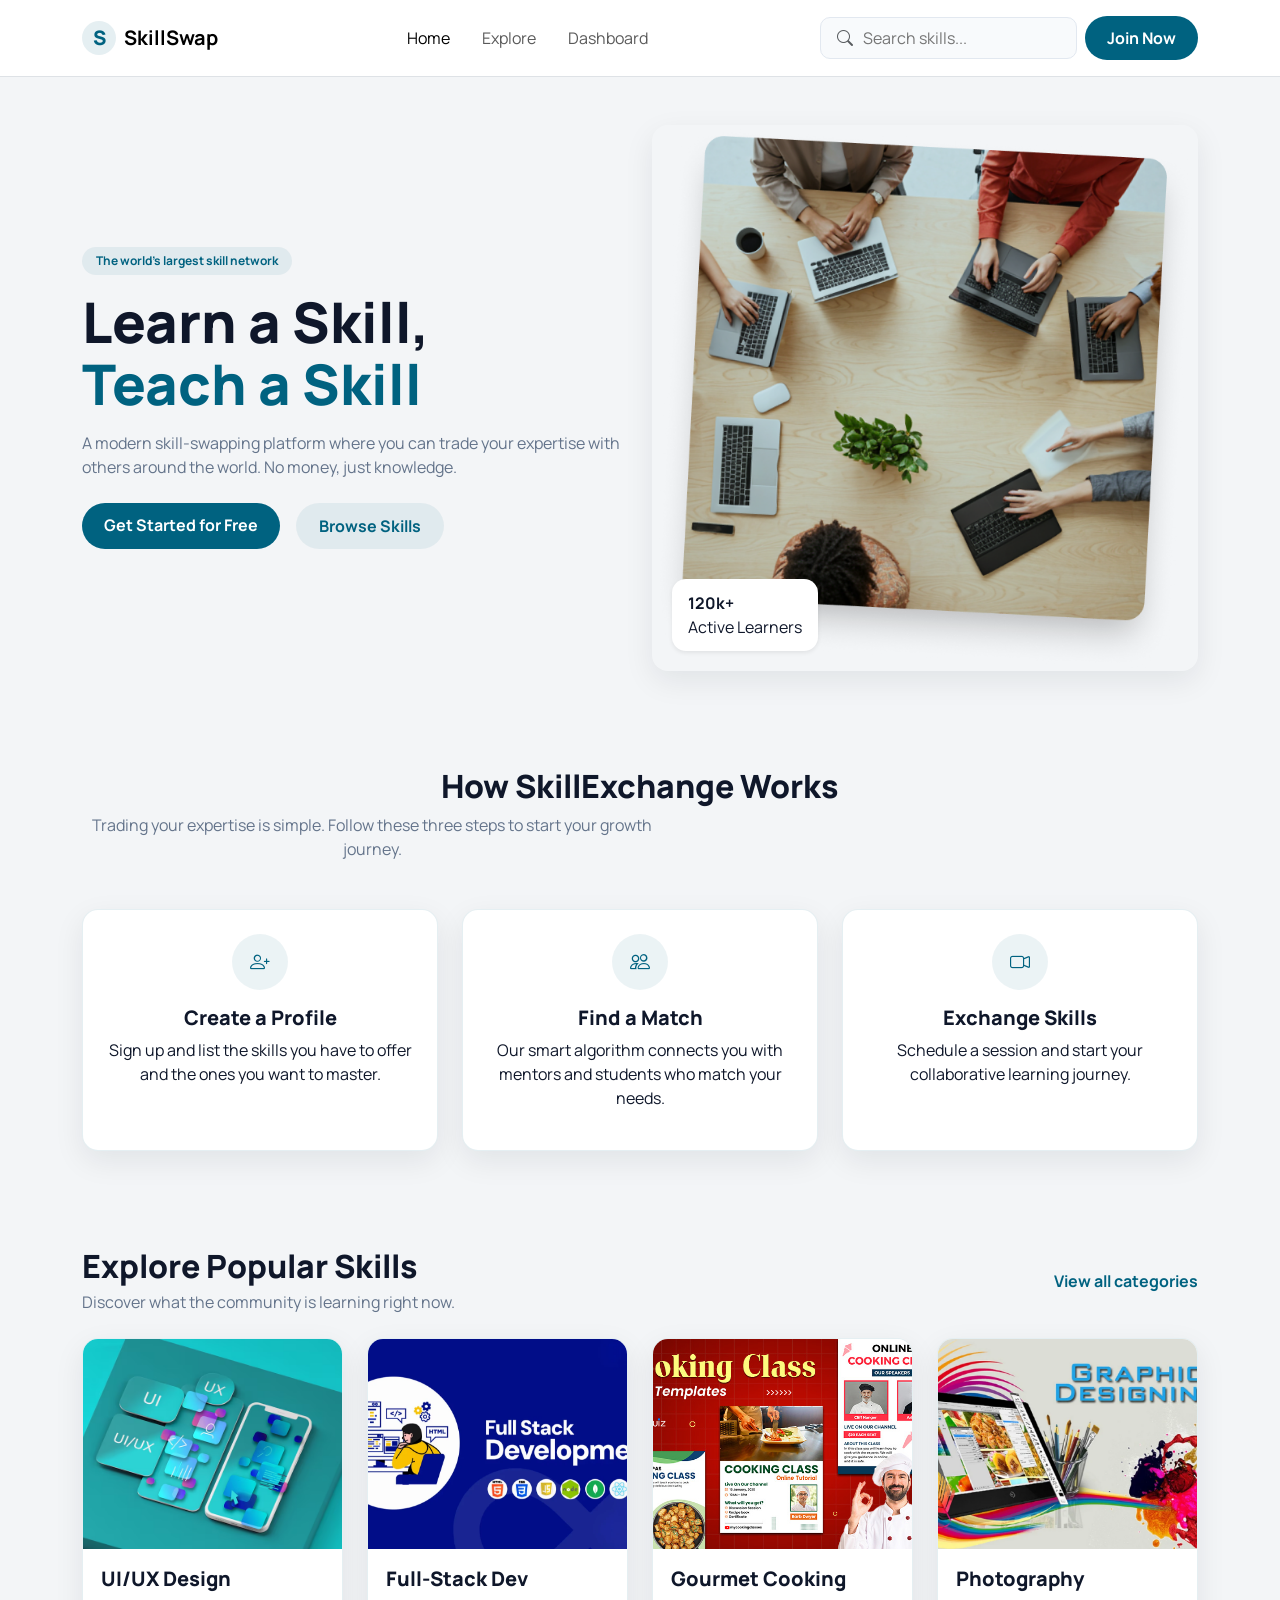
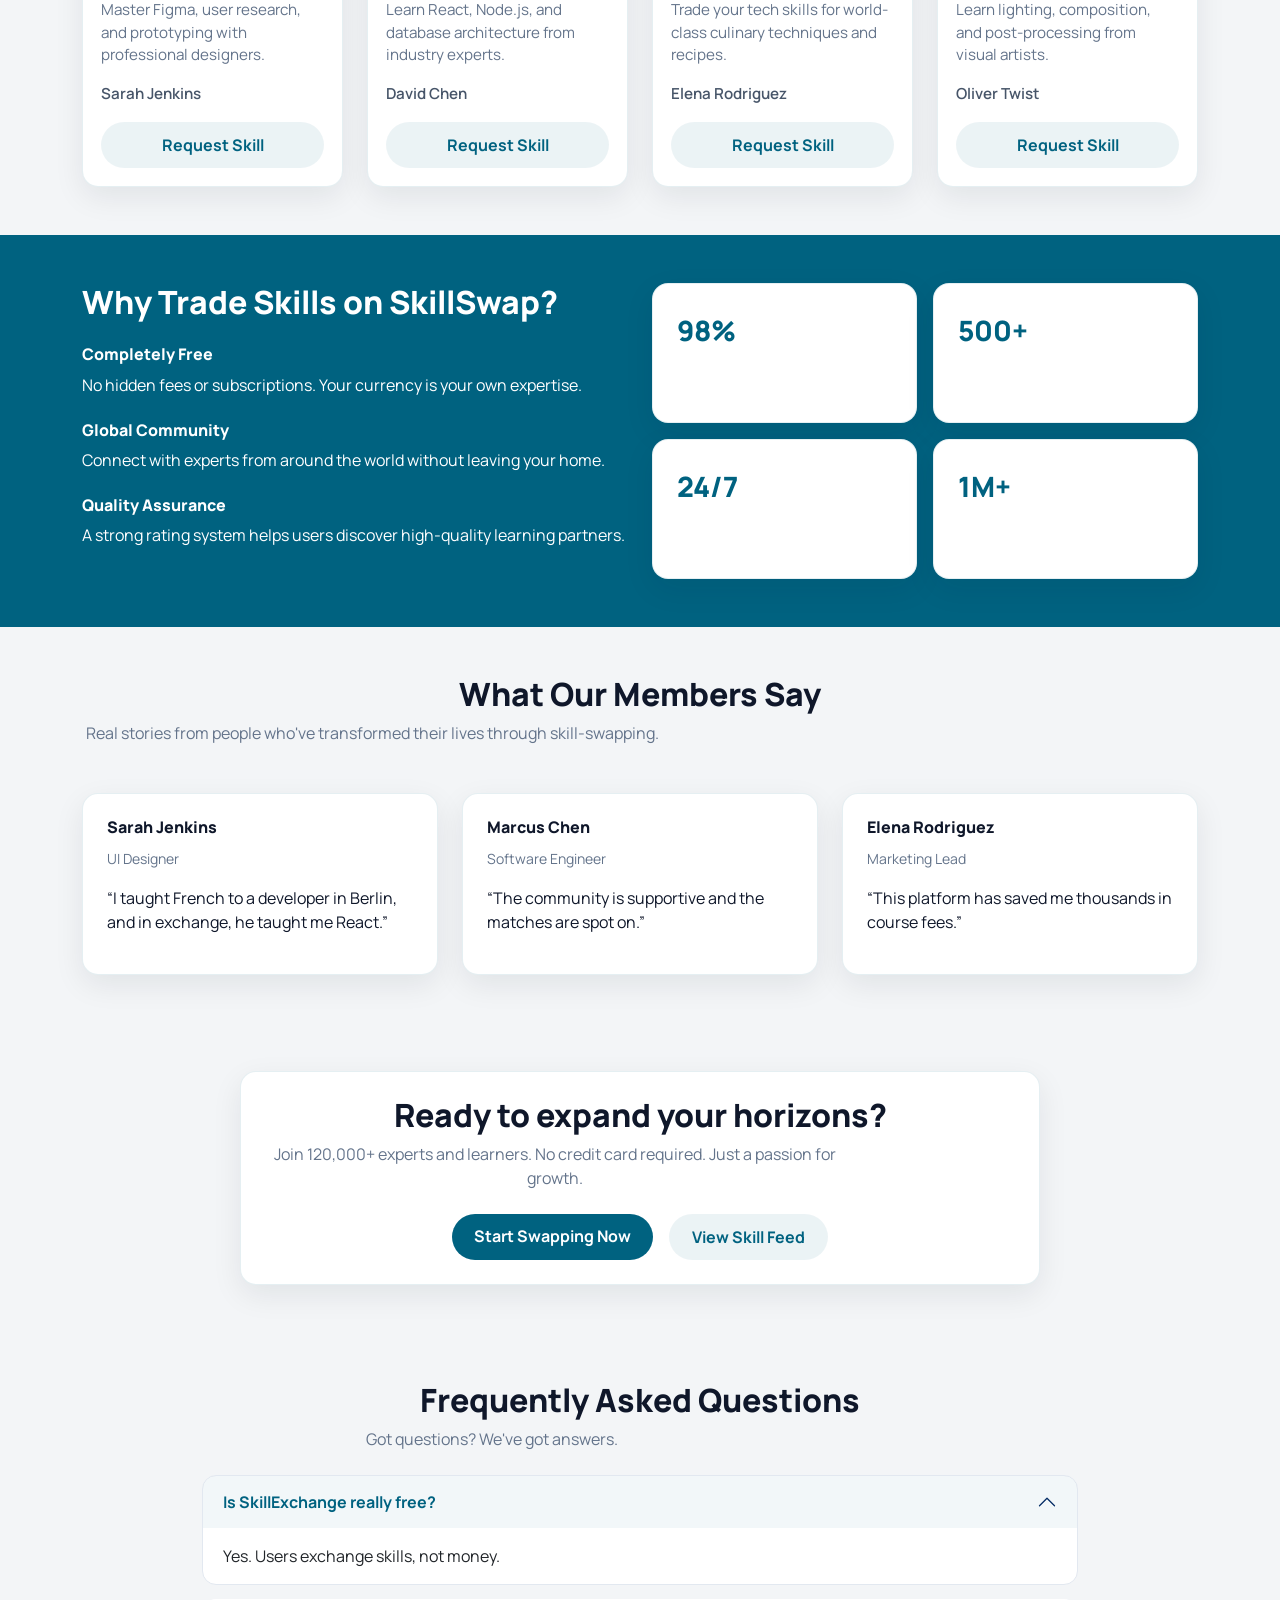
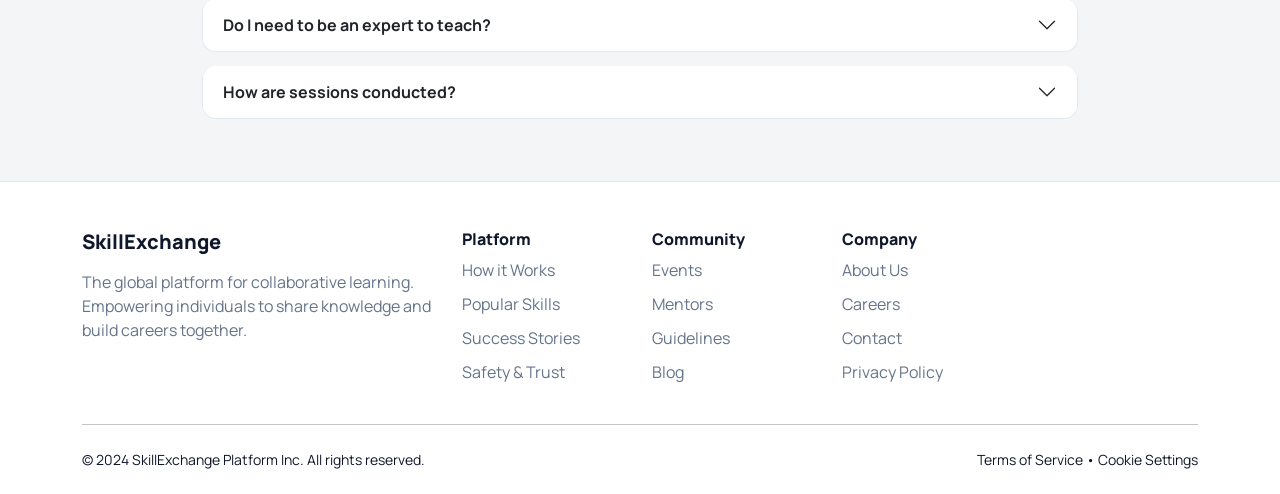
==== index.html @ 578a46bf "initial commit" ====
<!DOCTYPE html>
<html lang="en">
<head>
  <meta charset="UTF-8" />
  <meta name="viewport" content="width=device-width, initial-scale=1.0" />
  <title>SkillSwap | Learn a Skill, Teach a Skill</title>

  <link rel="preconnect" href="https://fonts.googleapis.com">
  <link rel="preconnect" href="https://fonts.gstatic.com" crossorigin>
  <link href="https://fonts.googleapis.com/css2?family=Manrope:wght@400;500;600;700;800&family=Montserrat:wght@400;500;600;700&display=swap" rel="stylesheet">

  <link href="https://cdn.jsdelivr.net/npm/bootstrap@5.3.3/dist/css/bootstrap.min.css" rel="stylesheet">
  <link href="https://cdn.jsdelivr.net/npm/bootstrap-icons@1.11.3/font/bootstrap-icons.css" rel="stylesheet">

  <link rel="stylesheet" href="assets/css/style.css" />
</head>


<body>
  <!-- Navbar -->
  <nav class="navbar navbar-expand-lg navbar-light bg-white border-bottom sticky-top py-3">
    <div class="container">
      <a class="navbar-brand fw-bold d-flex align-items-center gap-2" href="index.html">
        <span class="brand-logo">S</span>
        <span>SkillSwap</span>
      </a>

      <button class="navbar-toggler" type="button" data-bs-toggle="collapse" data-bs-target="#mainNav">
        <span class="navbar-toggler-icon"></span>
      </button>

      <div class="collapse navbar-collapse" id="mainNav">
        <ul class="navbar-nav mx-auto gap-lg-3">
          <li class="nav-item"><a class="nav-link active" href="index.html">Home</a></li>
          <li class="nav-item"><a class="nav-link" href="explore.html">Explore</a></li>
          <li class="nav-item"><a class="nav-link" href="dashboard.html">Dashboard</a></li>
        </ul>

        <div class="d-flex align-items-center gap-2">
          <div class="search-box d-none d-lg-flex align-items-center px-3">
            <i class="bi bi-search text-muted me-2"></i>
            <input type="text" class="border-0 bg-transparent w-100" placeholder="Search skills..." />
          </div>
          <a href="signup.html" class="btn btn-brand">Join Now</a>
        </div>
      </div>
    </div>
  </nav>

  <!-- Hero -->
  <header class="hero-section py-5 py-lg-6">
    <div class="container">
      <div class="row align-items-center g-4">
        <div class="col-lg-6">
          <span class="badge badge-soft mb-3">The world’s largest skill network</span>
          <h1 class="hero-title mb-3">Learn a Skill,<br><span>Teach a Skill</span></h1>
          <p class="hero-text mb-4">
            A modern skill-swapping platform where you can trade your expertise with others around the world.
            No money, just knowledge.
          </p>
          <div class="d-flex flex-wrap gap-3">
            <a href="signup.html" class="btn btn-brand">Get Started for Free</a>
            <a href="explore.html" class="btn btn-soft">Browse Skills</a>
          </div>
        </div>


        <div class="col-lg-6">
          <div class="hero-image-card">
            <img src="assets/images/Overlay+Shadow.png
            " class="img-fluid rounded-4" alt="SkillSwap hero">
            <div class="hero-stat shadow-sm">
              <strong>120k+</strong>
              <span>Active Learners</span>
            </div>
          </div>
        </div>
      </div>
    </div>
  </header>

  <!-- How it works -->
  <section class="py-5">
    <div class="container">
      <div class="text-center mb-5">
        <h2 class="section-title">How SkillExchange Works</h2>
        <p class="section-subtitle">Trading your expertise is simple. Follow these three steps to start your growth journey.</p>
      </div>

      <div class="row g-4">
        <div class="col-md-4">
          <div class="info-card h-100 text-center">
            <div class="icon-circle mx-auto mb-3"><i class="bi bi-person-plus"></i></div>
            <h5>Create a Profile</h5>
            <p>Sign up and list the skills you have to offer and the ones you want to master.</p>
          </div>
        </div>

        <div class="col-md-4">
          <div class="info-card h-100 text-center">
            <div class="icon-circle mx-auto mb-3"><i class="bi bi-people"></i></div>
            <h5>Find a Match</h5>
            <p>Our smart algorithm connects you with mentors and students who match your needs.</p>
          </div>
        </div>

        <div class="col-md-4">
          <div class="info-card h-100 text-center">
            <div class="icon-circle mx-auto mb-3"><i class="bi bi-camera-video"></i></div>
            <h5>Exchange Skills</h5>
            <p>Schedule a session and start your collaborative learning journey.</p>
          </div>
        </div>
      </div>
    </div>
  </section>

  <!-- Popular skills -->
  <section class="py-5">
    <div class="container">
      <div class="d-flex flex-wrap justify-content-between align-items-center mb-4">
        <div>
          <h2 class="section-title mb-1">Explore Popular Skills</h2>
          <p class="section-subtitle mb-0">Discover what the community is learning right now.</p>
        </div>
        <a href="explore.html" class="view-link">View all categories</a>
      </div>

      <div class="row g-4" id="popularSkills">
        <!-- JS injected cards -->
      </div>
    </div>
  </section>

  <!-- Why SkillSwap -->
  <section class="why-section py-5">
    <div class="container">
      <div class="row g-4 align-items-stretch">
        <div class="col-lg-6">
          <h2 class="text-white section-title mb-4">Why Trade Skills on SkillSwap?</h2>

          <div class="why-item">
            <h6>Completely Free</h6>
            <p>No hidden fees or subscriptions. Your currency is your own expertise.</p>
          </div>

          <div class="why-item">
            <h6>Global Community</h6>
            <p>Connect with experts from around the world without leaving your home.</p>
          </div>

          <div class="why-item">
            <h6>Quality Assurance</h6>
            <p>A strong rating system helps users discover high-quality learning partners.</p>
          </div>
        </div>

        <div class="col-lg-6">
          <div class="row g-3">
            <div class="col-6">
              <div class="stat-card"><h3>98%</h3><p>Satisfaction Rate</p></div>
            </div>
            <div class="col-6">
              <div class="stat-card"><h3>500+</h3><p>Unique Skills</p></div>
            </div>
            <div class="col-6">
              <div class="stat-card"><h3>24/7</h3><p>Learning Access</p></div>
            </div>
            <div class="col-6">
              <div class="stat-card"><h3>1M+</h3><p>Lessons Swapped</p></div>
            </div>
          </div>
        </div>
      </div>
    </div>
  </section>

  <!-- Testimonials -->
  <section class="py-5">
    <div class="container">
      <div class="text-center mb-5">
        <h2 class="section-title">What Our Members Say</h2>
        <p class="section-subtitle">Real stories from people who've transformed their lives through skill-swapping.</p>
      </div>

      <div class="row g-4">
        <div class="col-md-4">
          <div class="testimonial-card h-100">
            <h6>Sarah Jenkins</h6>
            <small>UI Designer</small>
            <p class="mt-3">“I taught French to a developer in Berlin, and in exchange, he taught me React.”</p>
          </div>
        </div>

        <div class="col-md-4">
          <div class="testimonial-card h-100">
            <h6>Marcus Chen</h6>
            <small>Software Engineer</small>
            <p class="mt-3">“The community is supportive and the matches are spot on.”</p>
          </div>
        </div>

        <div class="col-md-4">
          <div class="testimonial-card h-100">
            <h6>Elena Rodriguez</h6>
            <small>Marketing Lead</small>
            <p class="mt-3">“This platform has saved me thousands in course fees.”</p>
          </div>
        </div>
      </div>
    </div>
  </section>

  <!-- CTA -->
  <section class="py-5">
    <div class="container">
      <div class="cta-box text-center">
        <h2 class="section-title">Ready to expand your horizons?</h2>
        <p class="section-subtitle">Join 120,000+ experts and learners. No credit card required. Just a passion for growth.</p>
        <div class="d-flex justify-content-center flex-wrap gap-3 mt-4">
          <a href="signup.html" class="btn btn-brand">Start Swapping Now</a>
          <a href="explore.html" class="btn btn-soft">View Skill Feed</a>
        </div>
      </div>
    </div>
  </section>

  <!-- FAQ -->
  <section class="py-5">
    <div class="container faq-wrap">
      <div class="text-center mb-4">
        <h2 class="section-title">Frequently Asked Questions</h2>
        <p class="section-subtitle">Got questions? We've got answers.</p>
      </div>

      <div class="accordion" id="faqAccordion">
        <div class="accordion-item">
          <h2 class="accordion-header">
            <button class="accordion-button" type="button" data-bs-toggle="collapse" data-bs-target="#faq1">
              Is SkillExchange really free?
            </button>
          </h2>
          <div id="faq1" class="accordion-collapse collapse show" data-bs-parent="#faqAccordion">
            <div class="accordion-body">Yes. Users exchange skills, not money.</div>
          </div>
        </div>

        <div class="accordion-item">
          <h2 class="accordion-header">
            <button class="accordion-button collapsed" type="button" data-bs-toggle="collapse" data-bs-target="#faq2">
              Do I need to be an expert to teach?
            </button>
          </h2>
          <div id="faq2" class="accordion-collapse collapse" data-bs-parent="#faqAccordion">
            <div class="accordion-body">No. You only need a skill that can help someone else.</div>
          </div>
        </div>

        <div class="accordion-item">
          <h2 class="accordion-header">
            <button class="accordion-button collapsed" type="button" data-bs-toggle="collapse" data-bs-target="#faq3">
              How are sessions conducted?
            </button>
          </h2>
          <div id="faq3" class="accordion-collapse collapse" data-bs-parent="#faqAccordion">
            <div class="accordion-body">Sessions can be scheduled virtually or physically depending on users.</div>
          </div>
        </div>
      </div>
    </div>
  </section>
<!-- JS to inject popular skills start -->
  <script>
    const popularSkills = [
  {
    title: "UI/UX Design",
    description: "Master Figma, user research, and prototyping with professional designers.",
    user: "Sarah Jenkins",
    image: "assets/images/uiux.jpg"
  },
  {
    title: "Full-Stack Dev",
    description: "Learn React, Node.js, and database architecture from industry experts.",
    user: "David Chen",
    image: "assets/images/fullstack-card.webp"
  },
  {
    title: "Gourmet Cooking",
    description: "Trade your tech skills for world-class culinary techniques and recipes.",
    user: "Elena Rodriguez",
    image: "assets/images/cooking-card.jpg"
  },
  {
    title: "Photography",
    description: "Learn lighting, composition, and post-processing from visual artists.",
    user: "Oliver Twist",
    image: "assets/images/graphic-card.png"
  }
];

const popularSkillsContainer = document.getElementById("popularSkills");

if (popularSkillsContainer) {
  popularSkills.forEach((skill) => {
    popularSkillsContainer.innerHTML += `
      <div class="col-md-6 col-lg-3">
        <div class="skill-card h-100">
          <img src="${skill.image}" alt="${skill.title}">
          <div class="skill-card-body">
            <h5>${skill.title}</h5>
            <p>${skill.description}</p>
            <div class="skill-user mb-3">${skill.user}</div>
            <a href="request-skill.html" class="btn btn-soft w-100">Request Skill</a>
          </div>
        </div>
      </div>
    `;
  });
}


  </script>

  <!-- JS to inject popular skills end -->

  <!-- Footer -->
  <footer class="footer-section pt-5 pb-4">
    <div class="container">
      <div class="row g-4">
        <div class="col-lg-4">
          <h5 class="mb-3">SkillExchange</h5>
          <p class="footer-text">
            The global platform for collaborative learning. Empowering individuals to share knowledge and build careers together.
          </p>
        </div>

        <div class="col-6 col-lg-2">
          <h6>Platform</h6>
          <ul class="list-unstyled footer-links">
            <li><a href="#">How it Works</a></li>
            <li><a href="#">Popular Skills</a></li>
            <li><a href="#">Success Stories</a></li>
            <li><a href="#">Safety & Trust</a></li>
          </ul>
        </div>

        <div class="col-6 col-lg-2">
          <h6>Community</h6>
          <ul class="list-unstyled footer-links">
            <li><a href="#">Events</a></li>
            <li><a href="#">Mentors</a></li>
            <li><a href="#">Guidelines</a></li>
            <li><a href="#">Blog</a></li>
          </ul>
        </div>

        <div class="col-6 col-lg-2">
          <h6>Company</h6>
          <ul class="list-unstyled footer-links">
            <li><a href="#">About Us</a></li>
            <li><a href="#">Careers</a></li>
            <li><a href="#">Contact</a></li>
            <li><a href="#">Privacy Policy</a></li>
          </ul>
        </div>
      </div>

      <hr class="my-4">

      <div class="d-flex flex-column flex-md-row justify-content-between gap-2">
        <small>© 2024 SkillExchange Platform Inc. All rights reserved.</small>
        <small>Terms of Service • Cookie Settings</small>
      </div>
    </div>
  </footer>

  <script src="https://cdn.jsdelivr.net/npm/bootstrap@5.3.3/dist/js/bootstrap.bundle.min.js"></script>
  <script src="assets/js/main.js"></script>
</body>
</html>
---- assets/css/style.css ----
:root {
  --primary: #006280;
  --primary-bright: #0097c7;
  --bg-light: #f5f8f8;
  --surface: #ffffff;
  --border: #e2e8f0;
  --text-dark: #0f172a;
  --text-body: #475569;
  --text-muted: #64748b;
  --chip-bg: #e6f3f5;
  --warning: #f59e0b;
  --success-bg: #dcfce7;
  --success-text: #166534;
  --danger: #ef4444;
  --radius-card: 16px;
  --radius-input: 10px;
  --radius-pill: 24px;
  --shadow-soft: 0 10px 30px rgba(15, 23, 42, 0.08);
}

body {
  font-family: "Manrope", sans-serif;
  background: var(--bg-light);
  color: var(--text-body);
}

h1, h2, h3, h4, h5, h6 {
  color: var(--text-dark);
  font-weight: 800;
}

a {
  text-decoration: none;
}

.navbar {
  background: #fff;
}

.brand-logo {
  width: 34px;
  height: 34px;
  border-radius: 50%;
  background: rgba(0, 98, 128, 0.1);
  color: var(--primary);
  display: inline-flex;
  align-items: center;
  justify-content: center;
  font-weight: 800;
}

.search-box {
  background: #f8fafc;
  border: 1px solid var(--border);
  border-radius: 10px;
  min-width: 220px;
  height: 42px;
}

.search-box input:focus {
  outline: none;
}

.btn-brand {
  background: var(--primary);
  color: #fff;
  border-radius: var(--radius-pill);
  padding: 10px 22px;
  font-weight: 700;
  border: none;
}

.btn-brand:hover {
  background: #004c63;
  color: #fff;
}

.btn-soft {
  background: rgba(0, 98, 128, 0.08);
  color: var(--primary);
  border-radius: var(--radius-pill);
  padding: 10px 22px;
  font-weight: 700;
}

.btn-soft:hover {
  background: rgba(0, 98, 128, 0.16);
  color: var(--primary);
}

.badge-soft {
  background: rgba(0, 98, 128, 0.08);
  color: var(--primary);
  font-weight: 700;
  padding: 8px 14px;
  border-radius: 999px;
}

.hero-title {
  font-size: clamp(2rem, 5vw, 3.5rem);
  line-height: 1.1;
}

.hero-title span {
  color: var(--primary);
}

.hero-text,
.section-subtitle,
.footer-text {
  color: var(--text-muted);
  max-width: 580px;
}

.hero-image-card {
  position: relative;
}

.hero-image-card img {
  border-radius: 24px;
  box-shadow: var(--shadow-soft);
}

.hero-stat {
  position: absolute;
  left: 20px;
  bottom: 20px;
  background: #fff;
  border-radius: 14px;
  padding: 12px 16px;
  display: flex;
  flex-direction: column;
}

.section-title {
  font-size: 2rem;
  margin-bottom: 0.5rem;
}

.info-card,
.skill-card,
.testimonial-card,
.cta-box,
.stat-card {
  background: var(--surface);
  border: 1px solid rgba(0, 98, 128, 0.1);
  border-radius: var(--radius-card);
  box-shadow: var(--shadow-soft);
}

.info-card,
.testimonial-card,
.cta-box,
.stat-card {
  padding: 24px;
}

.icon-circle {
  width: 56px;
  height: 56px;
  background: rgba(0, 98, 128, 0.08);
  color: var(--primary);
  border-radius: 50%;
  display: flex;
  align-items: center;
  justify-content: center;
  font-size: 1.25rem;
}

.skill-card {
  overflow: hidden;
}

.skill-card img {
  width: 100%;
  height: 210px;
  object-fit: cover;
}

.skill-card-body {
  padding: 18px;
}

.skill-card p {
  color: var(--text-muted);
  font-size: 0.95rem;
}

.skill-user {
  color: var(--text-body);
  font-weight: 600;
  font-size: 0.95rem;
}

.view-link {
  color: var(--primary);
  font-weight: 700;
}

.why-section {
  background: var(--primary);
}

.why-section .section-title,
.why-section h6,
.why-section p {
  color: #fff;
}

.why-item {
  margin-bottom: 24px;
}

.stat-card {
  min-height: 140px;
  display: flex;
  flex-direction: column;
  justify-content: center;
}

.stat-card h3 {
  color: var(--primary);
  margin-bottom: 4px;
}

.testimonial-card small {
  color: var(--text-muted);
}

.cta-box {
  max-width: 800px;
  margin: 0 auto;
}

.faq-wrap {
  max-width: 900px;
}

.accordion-item {
  border: 1px solid var(--border);
  border-radius: 14px !important;
  overflow: hidden;
  margin-bottom: 14px;
}

.accordion-button {
  font-weight: 700;
  background: #fff;
}

.accordion-button:not(.collapsed) {
  color: var(--primary);
  background: rgba(0, 98, 128, 0.05);
  box-shadow: none;
}

.footer-section {
  background: #fff;
  border-top: 1px solid var(--border);
}

.footer-links li {
  margin-bottom: 10px;
}

.footer-links a {
  color: var(--text-muted);
}

.footer-links a:hover {
  color: var(--primary);
}

@media (max-width: 991px) {
  .hero-section {
    text-align: center;
  }

  .hero-text {
    margin-inline: auto;
  }

  .hero-stat {
    position: static;
    margin-top: 14px;
    width: fit-content;
  }
}

/* Explore page Start */
.explore-hero-box {
  background: linear-gradient(135deg, rgba(0, 98, 128, 0.08), rgba(0, 151, 199, 0.08));
  border: 1px solid rgba(0, 98, 128, 0.1);
  border-radius: 24px;
  padding: 32px;
  box-shadow: var(--shadow-soft);
}

.explore-title {
  font-size: clamp(2rem, 4vw, 3rem);
  line-height: 1.15;
  max-width: 620px;
}

.explore-subtitle {
  color: var(--text-muted);
  max-width: 560px;
}

.explore-filter-box {
  background: #ffffff;
  border: 1px solid rgba(0, 98, 128, 0.08);
  border-radius: 18px;
  padding: 20px;
  box-shadow: var(--shadow-soft);
}

.form-label {
  font-weight: 700;
  color: var(--text-dark);
  font-size: 0.92rem;
}

.filter-input-wrap {
  position: relative;
}

.filter-input-wrap i {
  position: absolute;
  top: 50%;
  left: 14px;
  transform: translateY(-50%);
  color: var(--text-muted);
  z-index: 2;
}

.filter-input,
.custom-select {
  border: none;
  background: #f8fafc;
  border-radius: 10px;
  min-height: 48px;
  box-shadow: none !important;
}

.filter-input {
  padding-left: 42px;
}

.filter-input:focus,
.custom-select:focus {
  border: 1px solid rgba(0, 98, 128, 0.25);
  background: #ffffff;
}

.category-pills {
  margin-top: 20px;
}

.pill-btn {
  border: none;
  background: rgba(0, 98, 128, 0.08);
  color: var(--primary);
  font-weight: 700;
  padding: 10px 18px;
  border-radius: 999px;
  transition: 0.3s ease;
}

.pill-btn:hover,
.pill-btn.active {
  background: var(--primary);
  color: #fff;
  transform: translateY(-1px);
}

.results-count {
  display: inline-flex;
  align-items: center;
  background: rgba(0, 98, 128, 0.08);
  color: var(--primary);
  border-radius: 999px;
  padding: 8px 14px;
  font-weight: 700;
  font-size: 0.9rem;
}

.explore-card {
  background: #fff;
  border: 1px solid rgba(0, 98, 128, 0.1);
  border-radius: 16px;
  overflow: hidden;
  box-shadow: var(--shadow-soft);
  height: 100%;
  transition: 0.3s ease;
}

.explore-card:hover {
  transform: translateY(-4px);
}

.explore-card-image-wrap {
  position: relative;
  overflow: hidden;
}

.explore-card-image {
  width: 100%;
  height: 220px;
  object-fit: cover;
  transition: 0.35s ease;
}

.explore-card:hover .explore-card-image {
  transform: scale(1.05);
}

.skill-badge {
  position: absolute;
  top: 14px;
  left: 14px;
  background: rgba(255, 255, 255, 0.92);
  color: var(--primary);
  border-radius: 999px;
  font-size: 0.78rem;
  font-weight: 800;
  padding: 8px 12px;
}

.explore-card-body {
  padding: 20px;
}

.explore-card-title {
  font-size: 1.2rem;
  margin-bottom: 8px;
}

.explore-card-text {
  color: var(--text-muted);
  font-size: 0.95rem;
  min-height: 48px;
}

.tutor-row {
  display: flex;
  align-items: center;
  gap: 12px;
  margin: 18px 0 14px;
}

.tutor-avatar {
  width: 46px;
  height: 46px;
  border-radius: 50%;
  object-fit: cover;
  border: 2px solid rgba(0, 98, 128, 0.1);
}

.tutor-name {
  margin: 0;
  font-weight: 800;
  color: var(--text-dark);
  font-size: 0.95rem;
}

.tutor-meta {
  margin: 0;
  color: var(--text-muted);
  font-size: 0.84rem;
}

.rating-row {
  display: flex;
  align-items: center;
  justify-content: space-between;
  margin-bottom: 18px;
  gap: 10px;
}

.rating-stars {
  color: #f59e0b;
  font-size: 0.9rem;
}

.review-count {
  color: var(--text-muted);
  font-size: 0.84rem;
  font-weight: 600;
}

.card-actions {
  display: flex;
  gap: 10px;
}

.card-actions .btn {
  flex: 1;
}

.btn-outline-soft {
  background: rgba(0, 98, 128, 0.06);
  color: var(--primary);
  border: 1px solid rgba(0, 98, 128, 0.12);
  border-radius: 999px;
  font-weight: 700;
  padding: 10px 16px;
}

.btn-outline-soft:hover {
  background: rgba(0, 98, 128, 0.12);
  color: var(--primary);
}

.empty-state {
  background: #fff;
  border: 1px dashed rgba(0, 98, 128, 0.2);
  border-radius: 18px;
  padding: 40px 20px;
  text-align: center;
  box-shadow: var(--shadow-soft);
}

.empty-state i {
  font-size: 2rem;
  color: var(--primary);
  margin-bottom: 12px;
}

.details-modal-content {
  border: none;
  border-radius: 22px;
  overflow: hidden;
}

.details-hero {
  width: 100%;
  height: 300px;
  object-fit: cover;
}

.details-body {
  padding: 28px;
}

.details-user {
  display: flex;
  align-items: center;
  gap: 14px;
  margin: 18px 0;
}

.details-user img {
  width: 56px;
  height: 56px;
  border-radius: 50%;
  object-fit: cover;
}

.details-pill {
  display: inline-flex;
  background: rgba(0, 98, 128, 0.08);
  color: var(--primary);
  padding: 8px 14px;
  border-radius: 999px;
  font-weight: 700;
  font-size: 0.85rem;
  margin-bottom: 14px;
}

@media (max-width: 991px) {
  .explore-hero-box {
    padding: 24px;
  }
}

@media (max-width: 767px) {
  .explore-card-image {
    height: 200px;
  }

  .card-actions {
    flex-direction: column;
  }

  .details-hero {
    height: 220px;
  }
}
/* Explore page End */


/* Request Skill page Start */

.request-wrap {
  max-width: 1100px;
}

.request-card,
.tip-card,
.preview-card {
  background: #ffffff;
  border: 1px solid rgba(0, 98, 128, 0.1);
  border-radius: 16px;
  box-shadow: var(--shadow-soft);
}

.request-card {
  padding: 32px;
}

.tip-card,
.preview-card {
  padding: 24px;
}

.back-link {
  color: var(--primary);
  font-weight: 700;
}

.back-link:hover {
  color: var(--primary);
  opacity: 0.9;
}

.request-title {
  font-size: clamp(2rem, 4vw, 2.6rem);
  margin-bottom: 8px;
}

.request-subtitle {
  color: var(--text-muted);
  margin-bottom: 28px;
  max-width: 620px;
}

.requested-skill-box {
  background: rgba(0, 98, 128, 0.05);
  border: 1px solid rgba(0, 98, 128, 0.1);
  border-radius: 14px;
  padding: 20px;
}

.small-label {
  color: var(--primary);
  text-transform: uppercase;
  letter-spacing: 1px;
  font-size: 0.75rem;
  font-weight: 800;
}

.recipient-text {
  color: var(--text-muted);
  font-weight: 600;
}

.helper-text {
  color: var(--text-muted);
  font-size: 0.9rem;
  margin-top: -2px;
  margin-bottom: 10px;
}

.custom-input {
  background: #f8fafc;
  border: none;
  border-radius: 10px;
  min-height: 50px;
  box-shadow: none !important;
  color: var(--text-body);
}

.custom-input:focus {
  background: #ffffff;
  border: 1px solid rgba(0, 98, 128, 0.25);
}

.textarea-input {
  min-height: 180px;
  resize: vertical;
  padding-top: 14px;
}

.tip-card {
  background: linear-gradient(135deg, rgba(0, 98, 128, 0.08), rgba(0, 151, 199, 0.08));
}

.tip-icon {
  width: 52px;
  height: 52px;
  border-radius: 50%;
  background: rgba(0, 98, 128, 0.12);
  color: var(--primary);
  display: flex;
  align-items: center;
  justify-content: center;
  font-size: 1.2rem;
}

.preview-key {
  font-weight: 700;
  color: var(--text-dark);
}

.preview-item span:last-child {
  color: var(--text-body);
}

.preview-message {
  background: #f8fafc;
  border-radius: 10px;
  padding: 14px;
  color: var(--text-muted);
  line-height: 1.6;
  min-height: 100px;
}

.form-feedback {
  display: none;
  border-radius: 10px;
  padding: 12px 14px;
  font-weight: 600;
}

.form-feedback.success {
  display: block;
  background: #dcfce7;
  color: #166534;
}

.form-feedback.error {
  display: block;
  background: rgba(239, 68, 68, 0.1);
  color: #b91c1c;
}

@media (max-width: 991px) {
  .request-card {
    padding: 24px;
  }
}

@media (max-width: 767px) {
  .request-card,
  .tip-card,
  .preview-card {
    padding: 20px;
  }
}
/* Request Skill page End */


/* Dashboard page Start */

body {
  font-family: "Manrope", sans-serif;
  background: #f3f5f7;
  color: #0f172a;
}

/* Navbar */
.dashboard-navbar {
  min-height: 72px;
}

.dashboard-navbar .nav-link {
  color: #475569;
  font-weight: 600;
  position: relative;
}

.dashboard-navbar .nav-link.active {
  color: #0f172a;
}

.dashboard-navbar .nav-link.active::after {
  content: "";
  position: absolute;
  left: 0;
  bottom: -14px;
  width: 100%;
  height: 2px;
  background: #006280;
  border-radius: 999px;
}

.account-area {
  font-size: 0.92rem;
  color: #0f172a;
  font-weight: 600;
}

.account-text {
  white-space: nowrap;
}

.topbar-avatar {
  width: 34px;
  height: 34px;
  border-radius: 50%;
  object-fit: cover;
}

/* Layout */
.dashboard-shell {
  padding: 40px 14px;
}

.dashboard-grid {
  display: grid;
  grid-template-columns: 300px 1fr;
  gap: 18px;
  max-width: 1280px;
  margin: 0 auto;
  align-items: start;
}

/* Sidebar */
.dashboard-sidebar {
  display: flex;
  flex-direction: column;
  gap: 16px;
}

.sidebar-card,
.request-card,
.session-card {
  background: #ffffff;
  border: 1px solid #edf0f2;
  border-radius: 14px;
  box-shadow: 0 6px 20px rgba(15, 23, 42, 0.04);
}

.sidebar-card {
  padding: 22px 18px;
}

.profile-card {
  text-align: center;
}

.profile-photo {
  width: 92px;
  height: 92px;
  border-radius: 50%;
  object-fit: cover;
  margin-bottom: 14px;
  border: 4px solid #f1f5f9;
}

.profile-card h4 {
  font-size: 1.35rem;
  margin-bottom: 4px;
}

.profile-card p {
  font-size: 0.9rem;
  color: #64748b;
  margin-bottom: 18px;
}

.profile-stats {
  display: grid;
  grid-template-columns: repeat(2, 1fr);
  gap: 14px;
  margin-bottom: 18px;
  padding-top: 2px;
}

.profile-stats h5 {
  margin-bottom: 2px;
  color: #006280;
  font-weight: 800;
}

.profile-stats span {
  font-size: 0.72rem;
  color: #94a3b8;
  font-weight: 700;
  letter-spacing: 0.8px;
}

.edit-profile-btn {
  background: #f3f6fb;
  color: #0f172a;
  border: none;
  border-radius: 10px;
  font-weight: 700;
  font-size: 0.92rem;
  padding: 12px;
}

.edit-profile-btn:hover {
  background: #e8eef6;
  color: #0f172a;
}

/* Menu */
.menu-card {
  padding: 8px;
}

.menu-link {
  display: flex;
  justify-content: space-between;
  align-items: center;
  padding: 14px 12px;
  border-radius: 10px;
  color: #475569;
  font-weight: 600;
  text-decoration: none;
  position: relative;
  font-size: 0.95rem;
}

.menu-link i {
  margin-right: 10px;
  color: #64748b;
}

.menu-link.active {
  background: #f8fafc;
  color: #0f172a;
}

.menu-link.active::before {
  content: "";
  position: absolute;
  left: -8px;
  top: 10px;
  bottom: 10px;
  width: 3px;
  border-radius: 999px;
  background: #006280;
}

.menu-badge {
  background: #ef4444;
  color: #fff;
  min-width: 18px;
  height: 18px;
  font-size: 0.72rem;
  border-radius: 999px;
  display: inline-flex;
  align-items: center;
  justify-content: center;
  font-weight: 700;
}

/* Main */
.dashboard-main {
  display: flex;
  flex-direction: column;
  gap: 20px;
}

.content-section {
  background: transparent;
}

.section-head {
  display: flex;
  justify-content: space-between;
  align-items: center;
  margin-bottom: 14px;
  padding: 0 2px;
}

.section-head h3 {
  margin: 0;
  font-size: 1.8rem;
  font-weight: 800;
}

.view-all-link {
  color: #006280;
  font-size: 0.88rem;
  font-weight: 700;
  text-decoration: none;
}

/* Requests */
.cards-stack {
  display: flex;
  flex-direction: column;
  gap: 12px;
}

.request-card {
  padding: 18px;
  display: flex;
  justify-content: space-between;
  gap: 18px;
  align-items: center;
}

.request-left {
  display: flex;
  align-items: flex-start;
  gap: 14px;
}

.request-avatar {
  width: 46px;
  height: 46px;
  border-radius: 50%;
  object-fit: cover;
}

.request-info h5 {
  font-size: 1rem;
  margin-bottom: 4px;
}

.request-info p {
  margin-bottom: 10px;
  color: #64748b;
  font-size: 0.9rem;
}

.skill-pills {
  display: flex;
  flex-wrap: wrap;
  gap: 8px;
}

.skill-pill {
  font-size: 0.76rem;
  padding: 6px 10px;
  border-radius: 999px;
  font-weight: 700;
}

.skill-pill-light {
  background: #f5f7fa;
  color: #475569;
}

.skill-pill-teal {
  background: #d8f0f4;
  color: #006280;
}

.request-actions {
  display: flex;
  gap: 10px;
  align-items: center;
}

.btn-decline,
.btn-accept {
  border-radius: 8px;
  font-size: 0.85rem;
  font-weight: 700;
  padding: 10px 16px;
  border: 1px solid transparent;
}

.btn-decline {
  background: #ffffff;
  color: #64748b;
  border-color: #e5e7eb;
}

.btn-accept {
  background: #006280;
  color: #ffffff;
}

.btn-accept:hover {
  background: #004f67;
  color: #ffffff;
}

/* Sessions */
.sessions-grid {
  display: grid;
  grid-template-columns: repeat(2, 1fr);
  gap: 16px;
}

.session-card {
  padding: 18px;
}

.session-top {
  display: flex;
  justify-content: space-between;
  align-items: center;
  margin-bottom: 14px;
  gap: 12px;
}

.status-tag {
  display: inline-flex;
  align-items: center;
  gap: 6px;
  padding: 5px 10px;
  border-radius: 999px;
  font-size: 0.72rem;
  font-weight: 800;
  text-transform: uppercase;
}

.status-confirmed {
  background: #dcfce7;
  color: #166534;
}

.status-pending {
  background: #fef3c7;
  color: #b45309;
}

.session-time {
  font-size: 0.8rem;
  color: #64748b;
  display: inline-flex;
  align-items: center;
  gap: 5px;
}

.session-user {
  display: flex;
  align-items: center;
  gap: 12px;
  margin-bottom: 16px;
}

.session-user img {
  width: 44px;
  height: 44px;
  border-radius: 50%;
  object-fit: cover;
}

.session-user h5 {
  font-size: 1rem;
  margin-bottom: 2px;
}

.session-user p {
  margin-bottom: 0;
  color: #94a3b8;
  font-size: 0.84rem;
}

.session-action-btn {
  width: 100%;
  border: none;
  border-radius: 8px;
  padding: 12px 14px;
  font-weight: 700;
  font-size: 0.9rem;
  background: #f3f6fb;
  color: #006280;
}

.session-action-btn.disabled {
  color: #94a3b8;
}

/* Empty */
.empty-box {
  background: #ffffff;
  border: 1px dashed #dbe3ea;
  border-radius: 14px;
  padding: 30px 20px;
  text-align: center;
  color: #64748b;
}

.empty-box i {
  font-size: 1.8rem;
  color: #006280;
  margin-bottom: 10px;
  display: inline-block;
}

/* Footer */
.dashboard-footer {
  margin-top: 36px;
  background: #ffffff;
  border-top: 1px solid #edf0f2;
  padding: 38px 24px;
}

.footer-grid {
  max-width: 1280px;
  margin: 0 auto;
  display: grid;
  grid-template-columns: 1.5fr 1fr 1fr 1fr;
  gap: 30px;
}

.footer-brand-block p {
  color: #64748b;
  font-size: 0.92rem;
  line-height: 1.7;
  max-width: 270px;
  margin-top: 14px;
}

.footer-grid h6 {
  margin-bottom: 14px;
  font-weight: 800;
}

.footer-grid ul {
  list-style: none;
  padding: 0;
  margin: 0;
}

.footer-grid li {
  margin-bottom: 10px;
}

.footer-grid a {
  text-decoration: none;
  color: #64748b;
  font-size: 0.92rem;
}

.footer-socials {
  display: flex;
  gap: 10px;
  margin-top: 18px;
}

.footer-socials span {
  width: 30px;
  height: 30px;
  border-radius: 50%;
  background: #eef6f8;
  color: #006280;
  display: inline-flex;
  align-items: center;
  justify-content: center;
}

.small-logo {
  width: 30px;
  height: 30px;
  font-size: 0.9rem;
}

/* Responsive */
@media (max-width: 1100px) {
  .dashboard-grid {
    grid-template-columns: 1fr;
  }

  .sessions-grid {
    grid-template-columns: 1fr;
  }

  .footer-grid {
    grid-template-columns: 1fr 1fr;
  }
}

@media (max-width: 768px) {
  .request-card {
    flex-direction: column;
    align-items: flex-start;
  }

  .request-actions {
    width: 100%;
  }

  .request-actions button {
    flex: 1;
  }

  .section-head h3 {
    font-size: 1.45rem;
  }

  .footer-grid {
    grid-template-columns: 1fr;
  }

  .dashboard-shell {
    padding: 24px 12px;
  }
}
/* Dashboard page End */


/* Signup page Start */

.auth-page {
  min-height: 100vh;
  display: flex;
  align-items: center;
  background: #f5f8f8;
  padding: 32px 0;
  font-family: "Montserrat", sans-serif;
}

.auth-shell {
  background: #ffffff;
  border-radius: 24px;
  overflow: hidden;
  box-shadow: 0 20px 60px rgba(15, 23, 42, 0.12);
  display: grid;
  grid-template-columns: 1fr 0.9fr;
  min-height: 700px;
}

.auth-form-side {
  padding: 36px 32px;
  display: flex;
  flex-direction: column;
  justify-content: center;
  background: #ffffff;
}

.auth-brand {
  display: inline-flex;
  align-items: center;
  gap: 10px;
  text-decoration: none;
  color: #0f172a;
  font-weight: 800;
  margin-bottom: 28px;
}

.auth-form-wrap {
  max-width: 420px;
  width: 100%;
  margin: 0 auto;
}

.auth-title {
  font-size: 1.8rem;
  font-weight: 800;
  color: #0f172a;
  margin-bottom: 10px;
  text-align: center;
}

.auth-subtitle {
  color: #64748b;
  font-size: 0.95rem;
  text-align: center;
  margin-bottom: 28px;
}

.input-group-custom {
  position: relative;
  margin-bottom: 16px;
}

.input-icon {
  position: absolute;
  left: 16px;
  top: 50%;
  transform: translateY(-50%);
  color: #64748b;
  z-index: 2;
}

.auth-input {
  height: 52px;
  border: none;
  background: #f4f4f6;
  border-radius: 10px;
  padding-left: 46px;
  box-shadow: none !important;
  font-size: 0.95rem;
}

.auth-input:focus {
  background: #ffffff;
  border: 1px solid rgba(0, 98, 128, 0.25);
}

.auth-btn-primary {
  background: #006280;
  color: #ffffff;
  border: none;
  border-radius: 999px;
  padding: 13px 22px;
  font-weight: 700;
  text-transform: uppercase;
  letter-spacing: 1px;
  margin-top: 8px;
}

.auth-btn-primary:hover {
  background: #004f67;
  color: #ffffff;
}

.auth-info-side {
  background: linear-gradient(160deg, #006280, #0097c7);
  color: #ffffff;
  display: flex;
  align-items: center;
  justify-content: center;
  text-align: center;
  padding: 32px;
}

.auth-info-content {
  max-width: 320px;
}

.auth-info-content h2 {
  font-size: 2rem;
  font-weight: 800;
  color: #ffffff;
  margin-bottom: 12px;
}

.auth-info-content p {
  color: rgba(255, 255, 255, 0.9);
  margin-bottom: 24px;
}

.auth-btn-ghost {
  border: 1px solid rgba(255, 255, 255, 0.8);
  color: #ffffff;
  border-radius: 999px;
  padding: 12px 28px;
  text-transform: uppercase;
  letter-spacing: 1px;
  font-weight: 700;
}

.auth-btn-ghost:hover {
  background: rgba(255, 255, 255, 0.12);
  color: #ffffff;
}

.auth-feedback {
  display: none;
  margin-bottom: 14px;
  border-radius: 10px;
  padding: 12px 14px;
  font-size: 0.92rem;
  font-weight: 600;
}

.auth-feedback.error {
  display: block;
  background: rgba(239, 68, 68, 0.1);
  color: #b91c1c;
}

.auth-feedback.success {
  display: block;
  background: #dcfce7;
  color: #166534;
}

.mobile-switch {
  text-align: center;
  color: #64748b;
}

.mobile-switch a {
  color: #006280;
  font-weight: 700;
  text-decoration: none;
}

@media (max-width: 991px) {
  .auth-shell {
    grid-template-columns: 1fr;
  }

  .auth-info-side {
    display: none;
  }

  .auth-form-side {
    padding: 28px 20px;
  }

  .auth-title {
    font-size: 1.5rem;
  }
}

/* Signup page End */


/* Signin page Start */

.auth-page {
  min-height: 100vh;
  display: flex;
  align-items: center;
  background: #f5f8f8;
  padding: 32px 0;
  font-family: "Montserrat", sans-serif;
}

.auth-shell {
  background: #ffffff;
  border-radius: 24px;
  overflow: hidden;
  box-shadow: 0 20px 60px rgba(15, 23, 42, 0.12);
  display: grid;
  grid-template-columns: 0.9fr 1fr;
  min-height: 700px;
}

.auth-info-side {
  background: linear-gradient(160deg, #006280, #0097c7);
  color: #ffffff;
  display: flex;
  align-items: center;
  justify-content: center;
  text-align: center;
  padding: 32px;
}

.auth-info-content {
  max-width: 320px;
}

.auth-info-content h2 {
  font-size: 2rem;
  font-weight: 800;
  color: #ffffff;
  margin-bottom: 12px;
}

.auth-info-content p {
  color: rgba(255, 255, 255, 0.92);
  margin-bottom: 24px;
  line-height: 1.7;
}

.auth-btn-ghost {
  border: 1px solid rgba(255, 255, 255, 0.85);
  color: #ffffff;
  border-radius: 999px;
  padding: 12px 28px;
  text-transform: uppercase;
  letter-spacing: 1px;
  font-weight: 700;
}

.auth-btn-ghost:hover {
  background: rgba(255, 255, 255, 0.12);
  color: #ffffff;
}

.auth-form-side {
  padding: 36px 32px;
  display: flex;
  flex-direction: column;
  justify-content: center;
  background: #ffffff;
}

.auth-brand {
  display: inline-flex;
  align-items: center;
  gap: 10px;
  text-decoration: none;
  color: #0f172a;
  font-weight: 800;
  margin-bottom: 28px;
}

.auth-form-wrap {
  max-width: 420px;
  width: 100%;
  margin: 0 auto;
}

.auth-title {
  font-size: 1.8rem;
  font-weight: 800;
  color: #0f172a;
  margin-bottom: 10px;
  text-align: center;
}

.auth-subtitle {
  color: #64748b;
  font-size: 0.95rem;
  text-align: center;
  margin-bottom: 28px;
}

.input-group-custom {
  position: relative;
  margin-bottom: 16px;
}

.input-icon {
  position: absolute;
  left: 16px;
  top: 50%;
  transform: translateY(-50%);
  color: #64748b;
  z-index: 2;
}

.auth-input {
  height: 52px;
  border: none;
  background: #f4f4f6;
  border-radius: 10px;
  padding-left: 46px;
  box-shadow: none !important;
  font-size: 0.95rem;
}

.auth-input:focus {
  background: #ffffff;
  border: 1px solid rgba(0, 98, 128, 0.25);
}

.forgot-wrap {
  text-align: center;
}

.forgot-link {
  color: #64748b;
  text-decoration: none;
  font-size: 0.92rem;
}

.forgot-link:hover {
  color: #006280;
}

.auth-btn-primary {
  background: #006280;
  color: #ffffff;
  border: none;
  border-radius: 999px;
  padding: 13px 22px;
  font-weight: 700;
  text-transform: uppercase;
  letter-spacing: 1px;
  margin-top: 8px;
}

.auth-btn-primary:hover {
  background: #004f67;
  color: #ffffff;
}

.auth-feedback {
  display: none;
  margin-bottom: 14px;
  border-radius: 10px;
  padding: 12px 14px;
  font-size: 0.92rem;
  font-weight: 600;
}

.auth-feedback.error {
  display: block;
  background: rgba(239, 68, 68, 0.1);
  color: #b91c1c;
}

.auth-feedback.success {
  display: block;
  background: #dcfce7;
  color: #166534;
}

.mobile-switch {
  text-align: center;
  color: #64748b;
}

.mobile-switch a {
  color: #006280;
  font-weight: 700;
  text-decoration: none;
}

@media (max-width: 991px) {
  .auth-shell {
    grid-template-columns: 1fr;
  }

  .auth-info-side {
    display: none;
  }

  .auth-form-side {
    padding: 28px 20px;
  }

  .auth-title {
    font-size: 1.5rem;
  }
}

/*Signin page End */


/*Create Profile page Start */

.create-profile-page {
  font-family: "Manrope", sans-serif;
  background: #f5f8f8;
  min-height: calc(100vh - 90px);
}

.profile-card {
  max-width: 600px;
  background: #ffffff;
  border: 1px solid rgba(0, 98, 128, 0.1);
  border-radius: 16px;
  box-shadow: var(--shadow-soft);
  padding: 32px;
}

.profile-title {
  font-size: 2rem;
  font-weight: 800;
  color: var(--text-dark);
  margin-bottom: 10px;
}

.profile-subtitle {
  color: var(--text-muted);
  font-size: 0.96rem;
  max-width: 500px;
  margin: 0 auto;
}

.form-label {
  font-weight: 700;
  color: var(--text-dark);
  margin-bottom: 10px;
}

.custom-input {
  background: #f8fafc;
  border: none;
  border-radius: 10px;
  min-height: 52px;
  box-shadow: none !important;
  color: var(--text-body);
}

.custom-input:focus {
  background: #ffffff;
  border: 1px solid rgba(0, 98, 128, 0.25);
}

.tag-input-box {
  background: #f8fafc;
  border-radius: 10px;
  padding: 12px;
  min-height: 56px;
  display: flex;
  flex-wrap: wrap;
  align-items: center;
  gap: 8px;
}

.tag-input-box:focus-within {
  background: #ffffff;
  border: 1px solid rgba(0, 98, 128, 0.25);
}

.tags-container {
  display: flex;
  flex-wrap: wrap;
  gap: 8px;
}

.tag-input {
  border: none;
  outline: none;
  background: transparent;
  min-width: 180px;
  flex: 1;
  color: var(--text-body);
  padding: 6px 4px;
}

.skill-tag {
  display: inline-flex;
  align-items: center;
  gap: 8px;
  background: rgba(0, 98, 128, 0.08);
  color: var(--primary);
  border-radius: 999px;
  padding: 8px 12px;
  font-weight: 700;
  font-size: 0.88rem;
}

.remove-tag {
  border: none;
  background: transparent;
  color: var(--primary);
  font-size: 0.95rem;
  line-height: 1;
  cursor: pointer;
}

.helper-text {
  color: var(--text-muted);
  font-size: 0.82rem;
  margin-top: 6px;
  display: inline-block;
}

.profile-btn {
  margin-top: 8px;
  padding: 13px 22px;
  text-transform: uppercase;
  letter-spacing: 1px;
  font-weight: 700;
}

.profile-feedback {
  display: none;
  margin-bottom: 14px;
  border-radius: 10px;
  padding: 12px 14px;
  font-size: 0.92rem;
  font-weight: 600;
}

.profile-feedback.error {
  display: block;
  background: rgba(239, 68, 68, 0.1);
  color: #b91c1c;
}

.profile-feedback.success {
  display: block;
  background: #dcfce7;
  color: #166534;
}

@media (max-width: 767px) {
  .profile-card {
    padding: 22px;
  }

  .profile-title {
    font-size: 1.7rem;
  }
}

/*Create Profile page End */
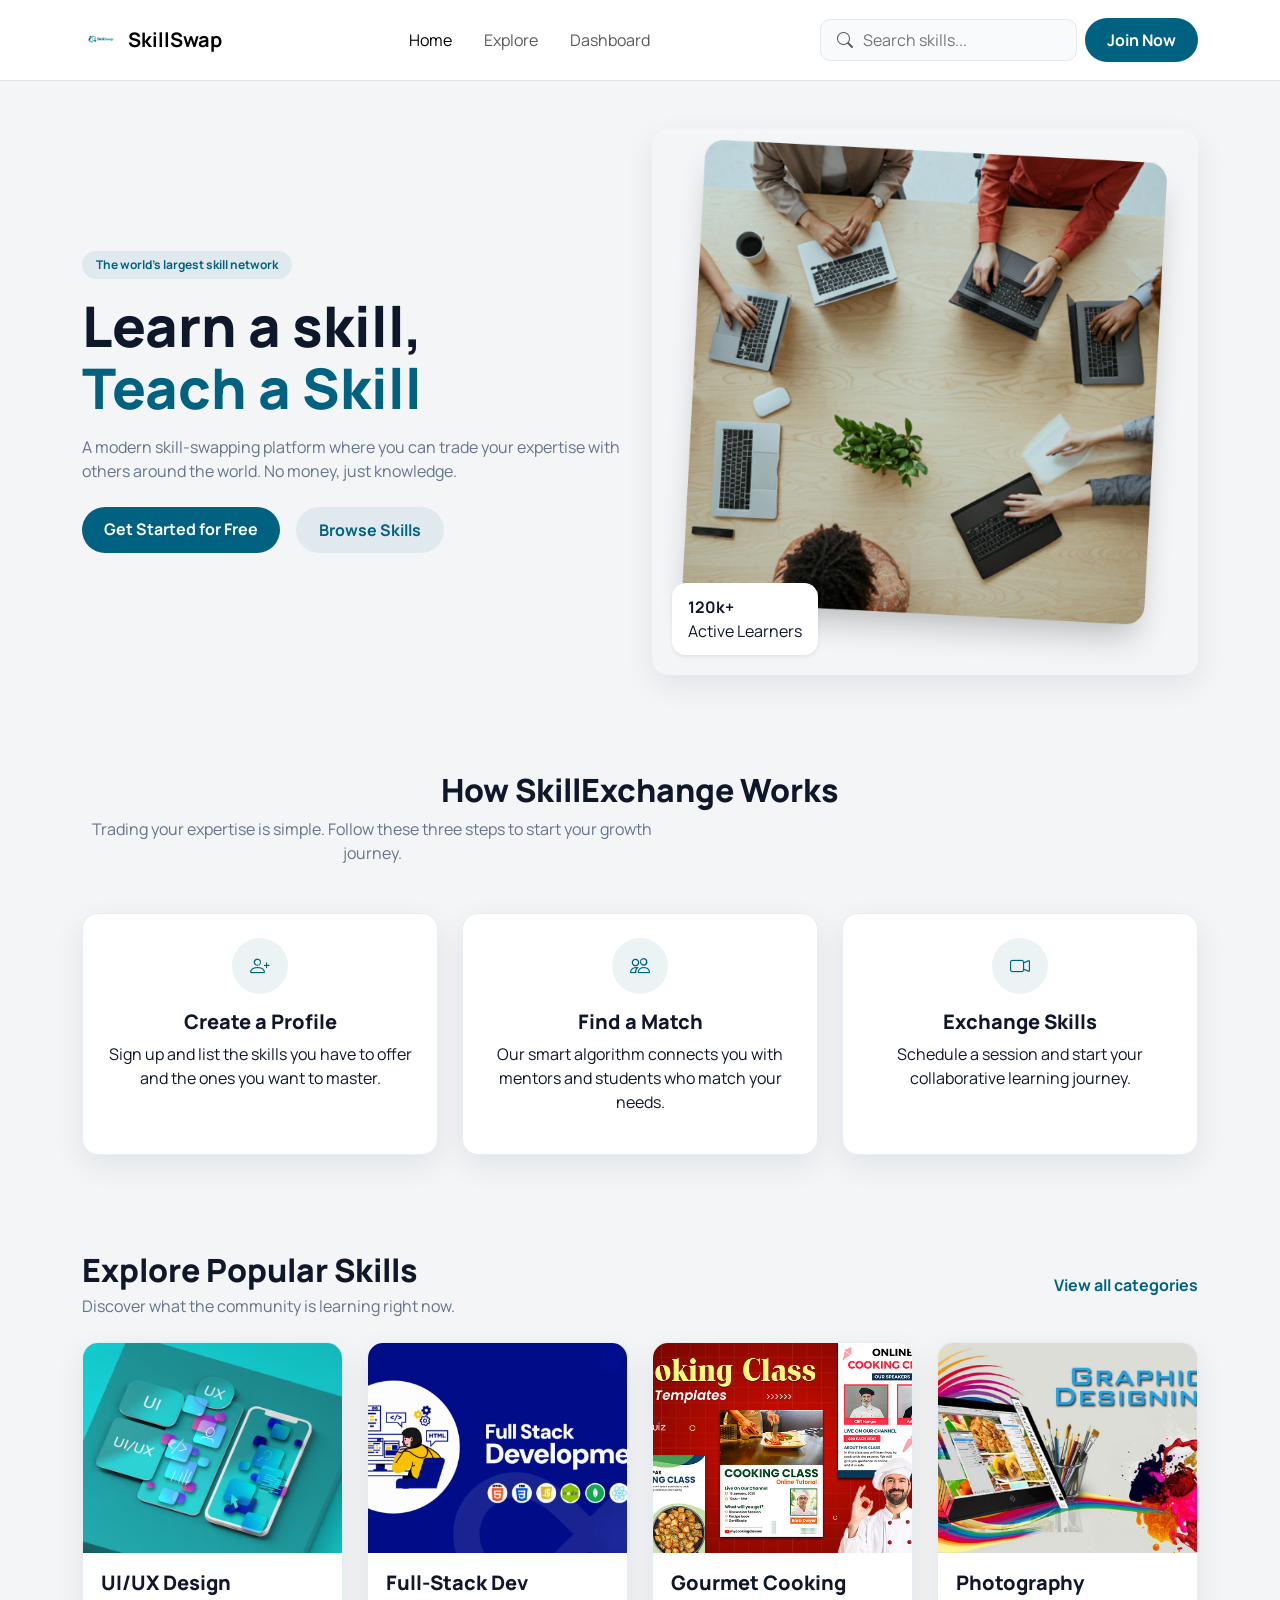
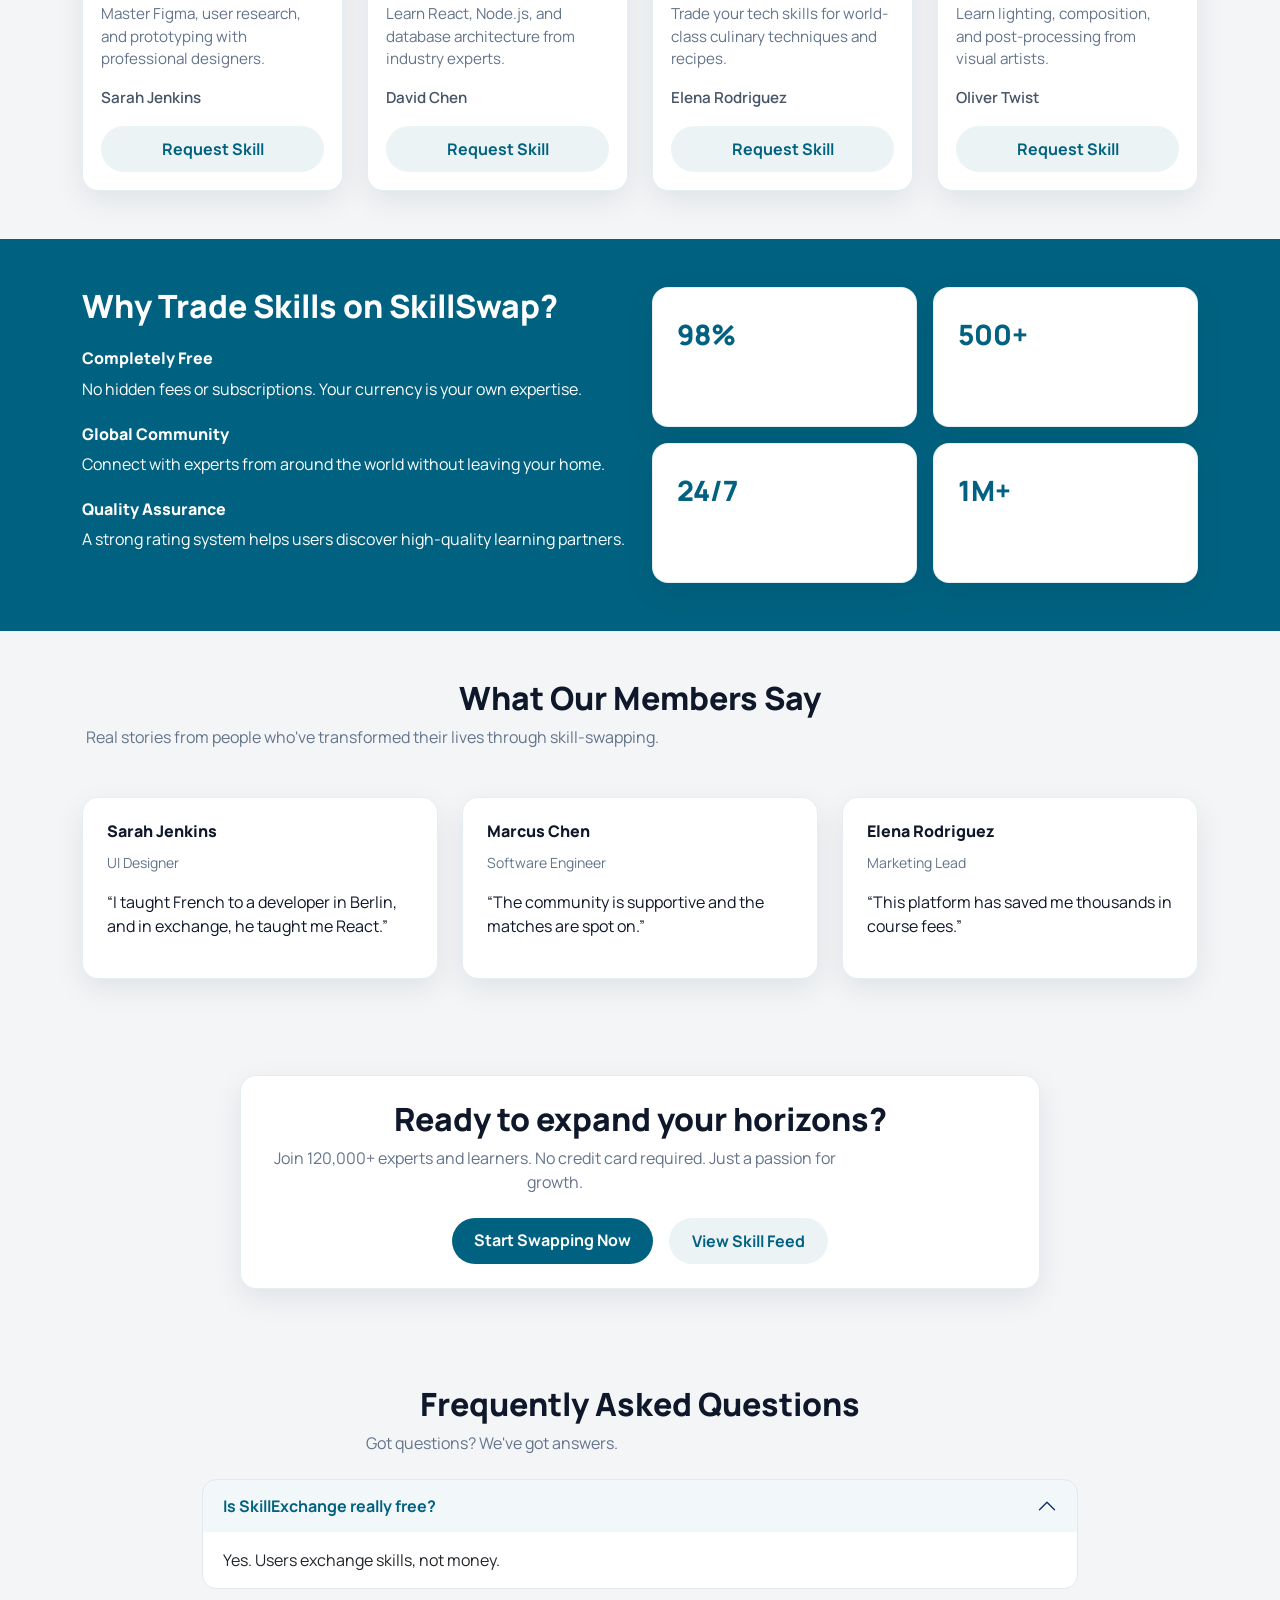
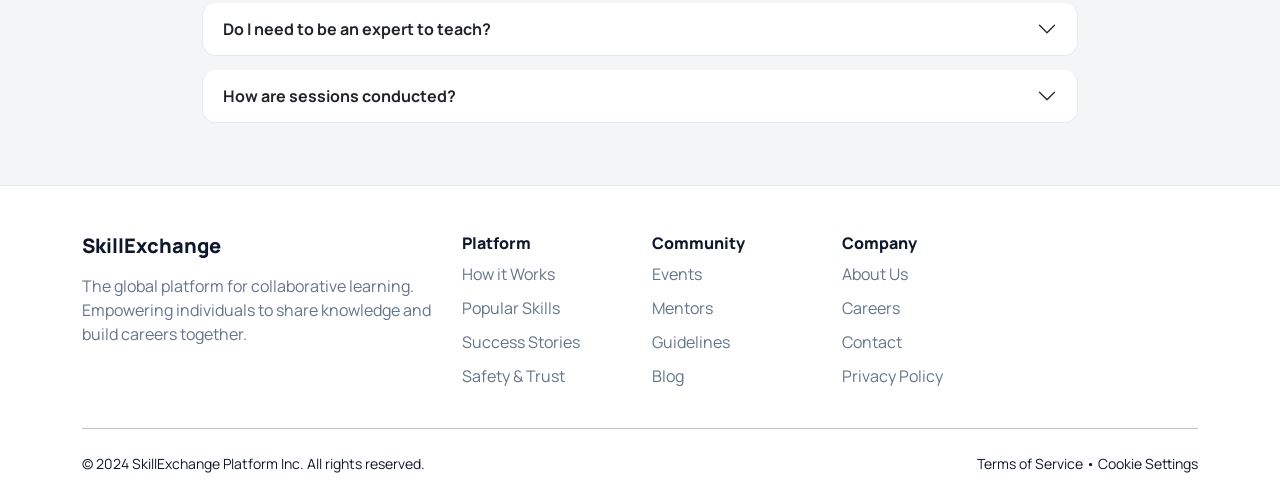
==== commit 3767e93f: "Second Updated Javas Script code" ====
--- a/index.html
+++ b/index.html
@@ -20,10 +20,10 @@
   <!-- Navbar -->
   <nav class="navbar navbar-expand-lg navbar-light bg-white border-bottom sticky-top py-3">
     <div class="container">
-      <a class="navbar-brand fw-bold d-flex align-items-center gap-2" href="index.html">
-        <span class="brand-logo">S</span>
-        <span>SkillSwap</span>
-      </a>
+      <a class="navbar-brand d-flex align-items-center gap-2" href="index.html">
+  <img src="assets/images/logo 2.png" alt="SkillSwap Logo" class="navbar-logo">
+  <span class="fw-bold">SkillSwap</span>
+</a>
 
       <button class="navbar-toggler" type="button" data-bs-toggle="collapse" data-bs-target="#mainNav">
         <span class="navbar-toggler-icon"></span>
@@ -53,7 +53,7 @@
       <div class="row align-items-center g-4">
         <div class="col-lg-6">
           <span class="badge badge-soft mb-3">The world’s largest skill network</span>
-          <h1 class="hero-title mb-3">Learn a Skill,<br><span>Teach a Skill</span></h1>
+          <h1 class="hero-title mb-3">Learn a skill,<br><span>Teach a Skill</span></h1>
           <p class="hero-text mb-4">
             A modern skill-swapping platform where you can trade your expertise with others around the world.
             No money, just knowledge.
@@ -269,58 +269,9 @@
       </div>
     </div>
   </section>
+  
 <!-- JS to inject popular skills start -->
-  <script>
-    const popularSkills = [
-  {
-    title: "UI/UX Design",
-    description: "Master Figma, user research, and prototyping with professional designers.",
-    user: "Sarah Jenkins",
-    image: "assets/images/uiux.jpg"
-  },
-  {
-    title: "Full-Stack Dev",
-    description: "Learn React, Node.js, and database architecture from industry experts.",
-    user: "David Chen",
-    image: "assets/images/fullstack-card.webp"
-  },
-  {
-    title: "Gourmet Cooking",
-    description: "Trade your tech skills for world-class culinary techniques and recipes.",
-    user: "Elena Rodriguez",
-    image: "assets/images/cooking-card.jpg"
-  },
-  {
-    title: "Photography",
-    description: "Learn lighting, composition, and post-processing from visual artists.",
-    user: "Oliver Twist",
-    image: "assets/images/graphic-card.png"
-  }
-];
-
-const popularSkillsContainer = document.getElementById("popularSkills");
-
-if (popularSkillsContainer) {
-  popularSkills.forEach((skill) => {
-    popularSkillsContainer.innerHTML += `
-      <div class="col-md-6 col-lg-3">
-        <div class="skill-card h-100">
-          <img src="${skill.image}" alt="${skill.title}">
-          <div class="skill-card-body">
-            <h5>${skill.title}</h5>
-            <p>${skill.description}</p>
-            <div class="skill-user mb-3">${skill.user}</div>
-            <a href="request-skill.html" class="btn btn-soft w-100">Request Skill</a>
-          </div>
-        </div>
-      </div>
-    `;
-  });
-}
-
-
-  </script>
-
+  
   <!-- JS to inject popular skills end -->
 
   <!-- Footer -->
--- a/assets/css/style.css
+++ b/assets/css/style.css
@@ -1287,7 +1287,7 @@
     padding: 24px 12px;
   }
 }
-/* Dashboard page End */
+/* Dashboard page End */  
 
 
 /* Signup page Start */
@@ -1856,3 +1856,13 @@
 }
 
 /*Create Profile page End */
+
+/* Navbar Logo Start */
+
+.navbar-logo {
+  width: 38px;
+  height: 38px;
+  object-fit: contain;
+}
+
+/* Navbar Logo End */
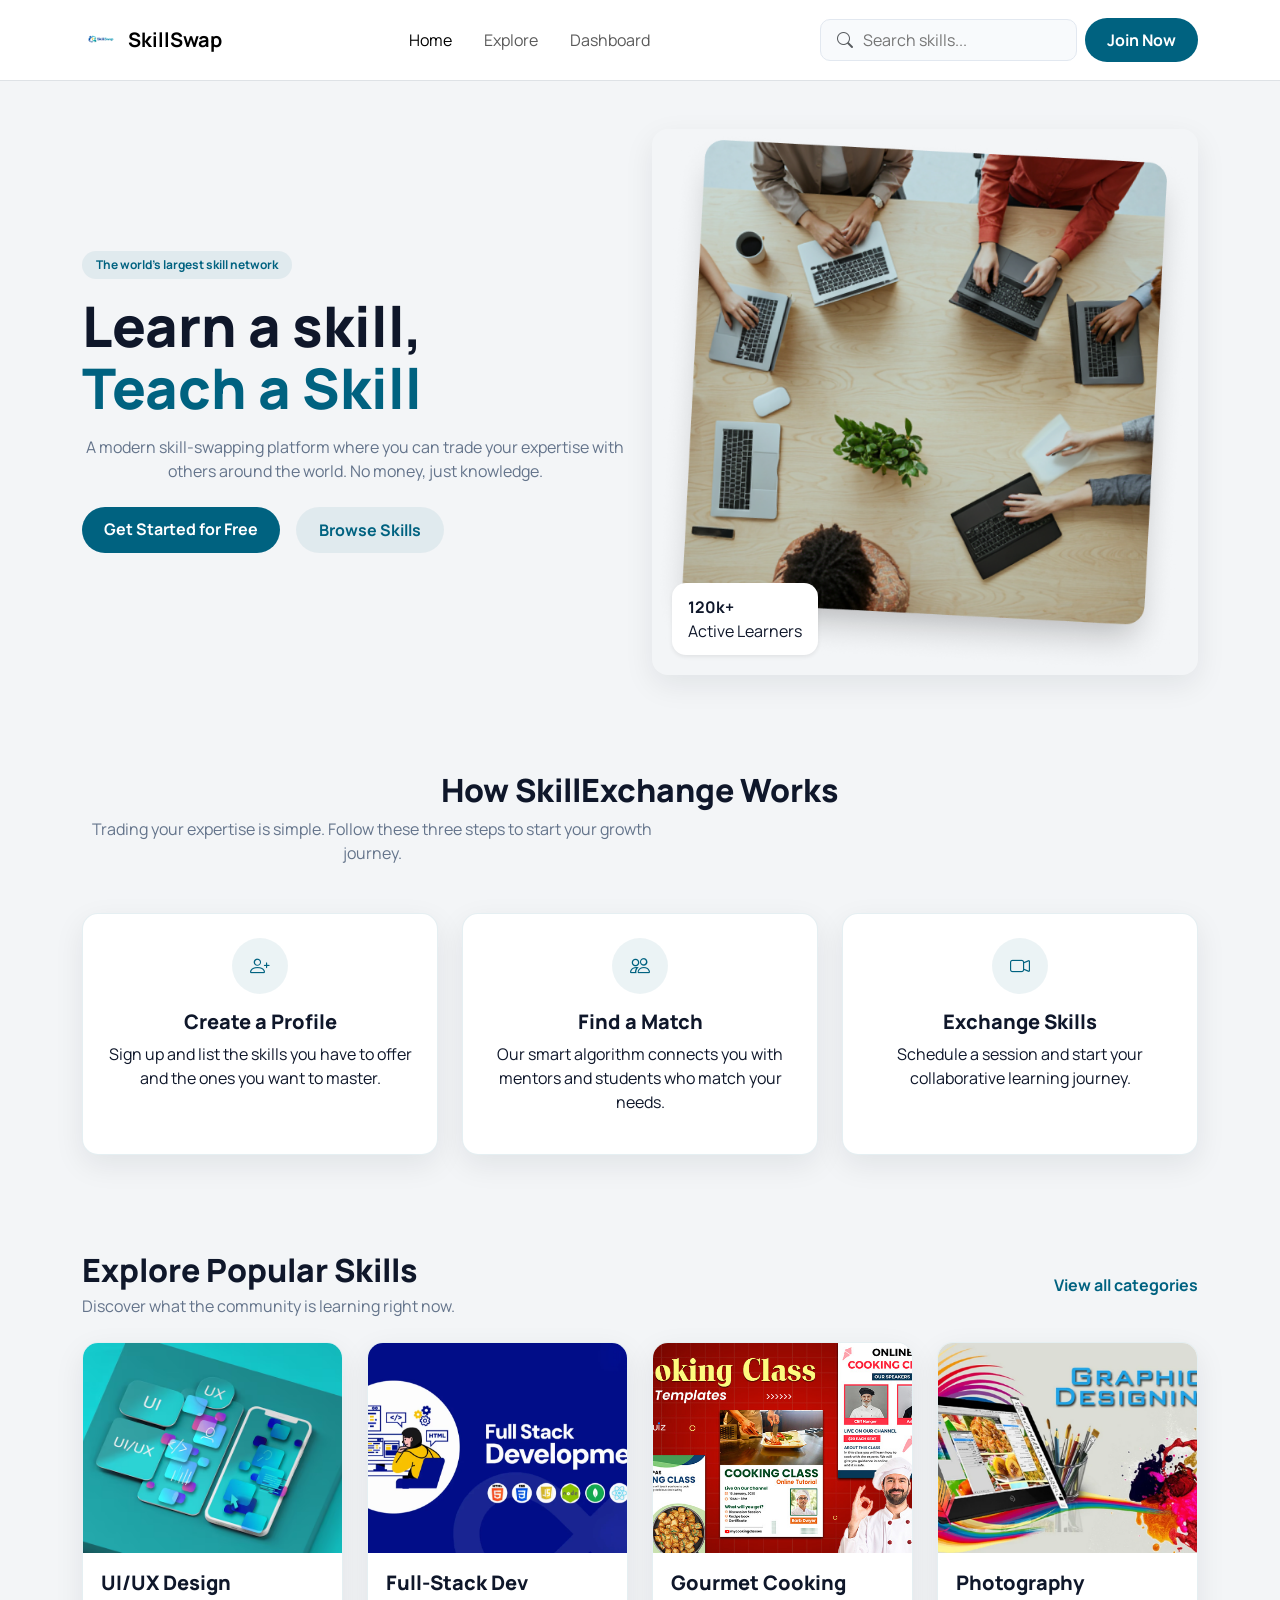
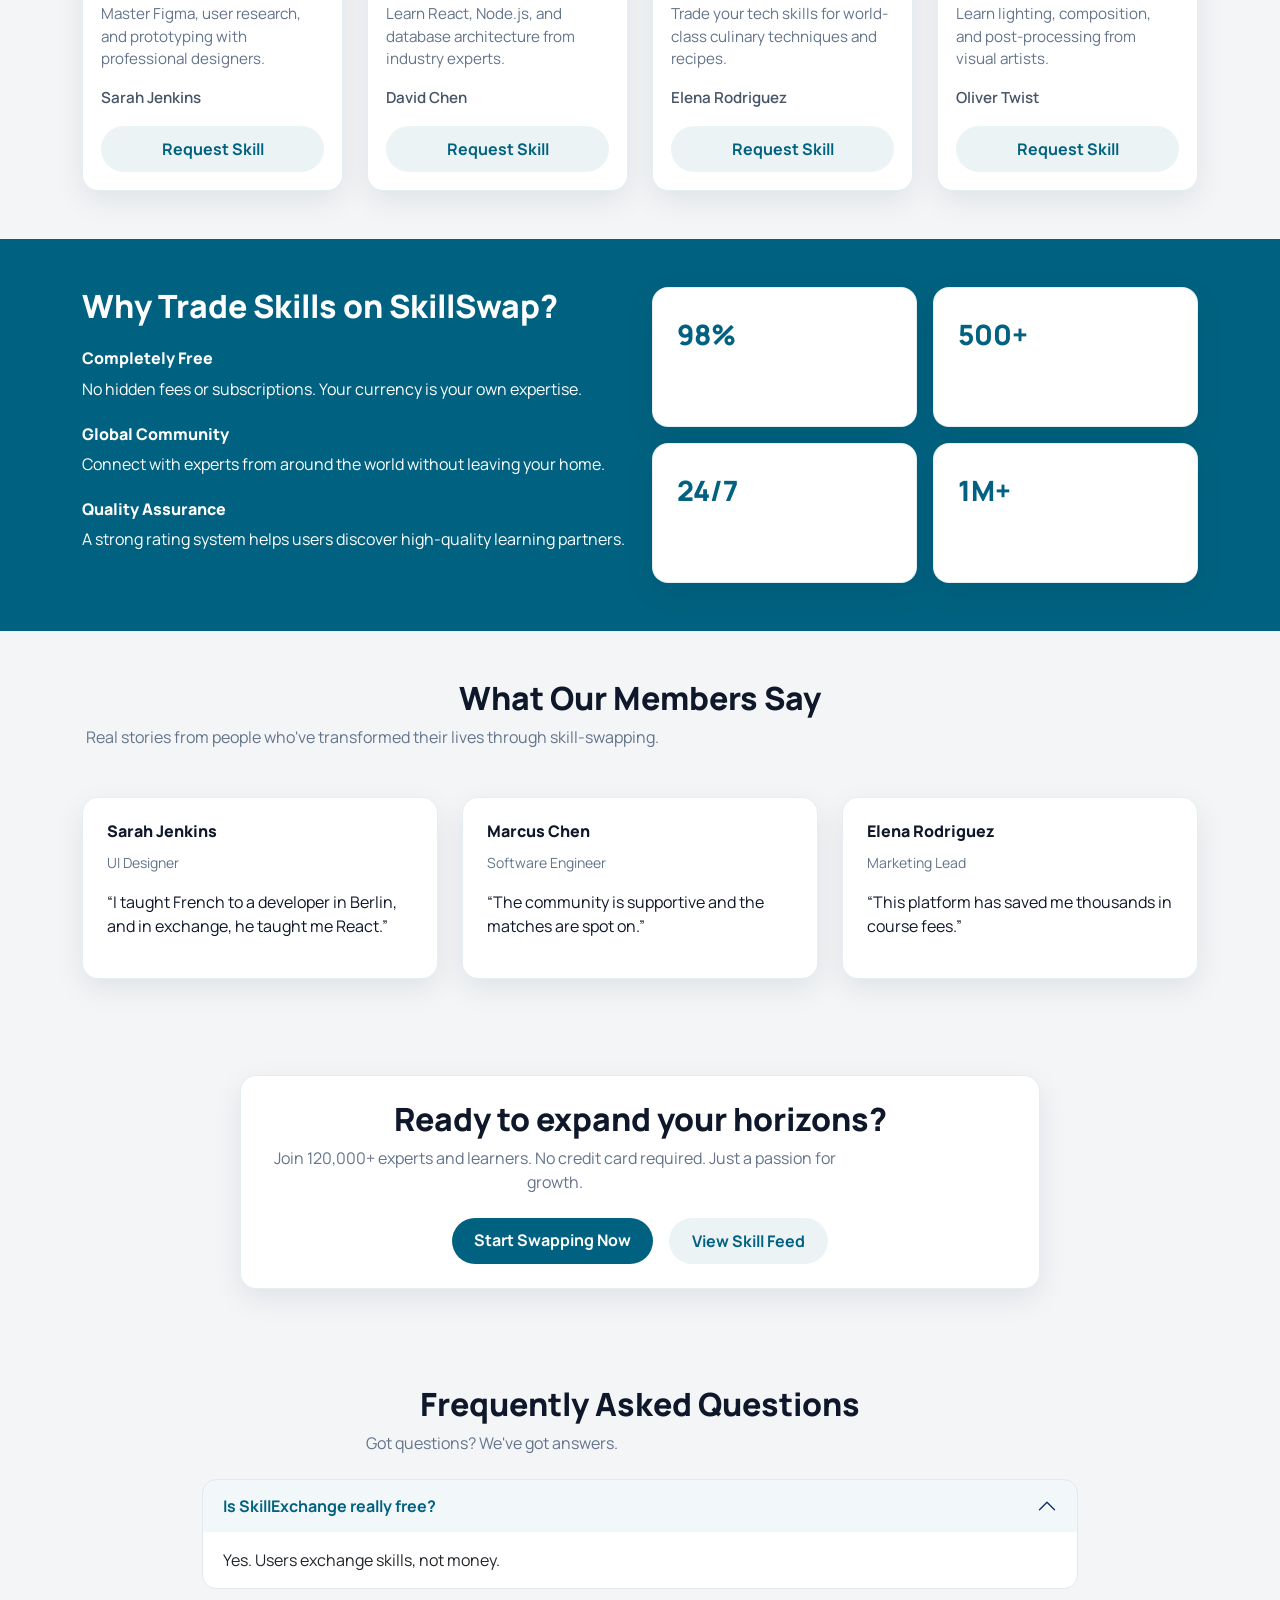
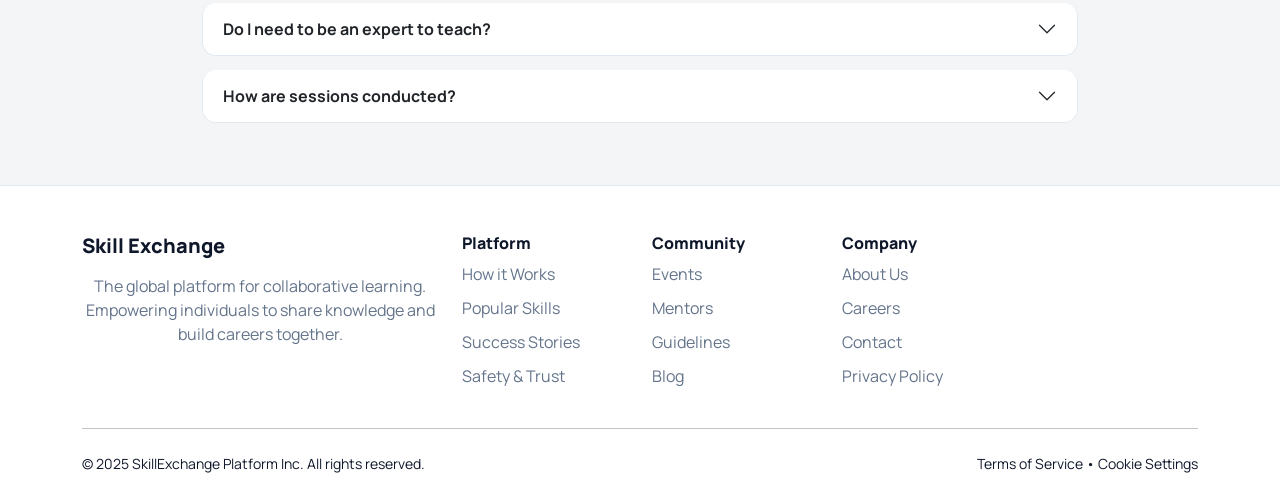
==== commit 2dfc5afc: "deleted:    assets/explorer.js" ====
--- a/index.html
+++ b/index.html
@@ -279,7 +279,7 @@
     <div class="container">
       <div class="row g-4">
         <div class="col-lg-4">
-          <h5 class="mb-3">SkillExchange</h5>
+          <h5 class="mb-3">Skill Exchange</h5>
           <p class="footer-text">
             The global platform for collaborative learning. Empowering individuals to share knowledge and build careers together.
           </p>
@@ -319,7 +319,7 @@
       <hr class="my-4">
 
       <div class="d-flex flex-column flex-md-row justify-content-between gap-2">
-        <small>© 2024 SkillExchange Platform Inc. All rights reserved.</small>
+        <small>© 2025 SkillExchange Platform Inc. All rights reserved.</small>
         <small>Terms of Service • Cookie Settings</small>
       </div>
     </div>
--- a/assets/css/style.css
+++ b/assets/css/style.css
@@ -110,6 +110,7 @@
 .footer-text {
   color: var(--text-muted);
   max-width: 580px;
+  text-align: center;
 }
 
 .hero-image-card {
